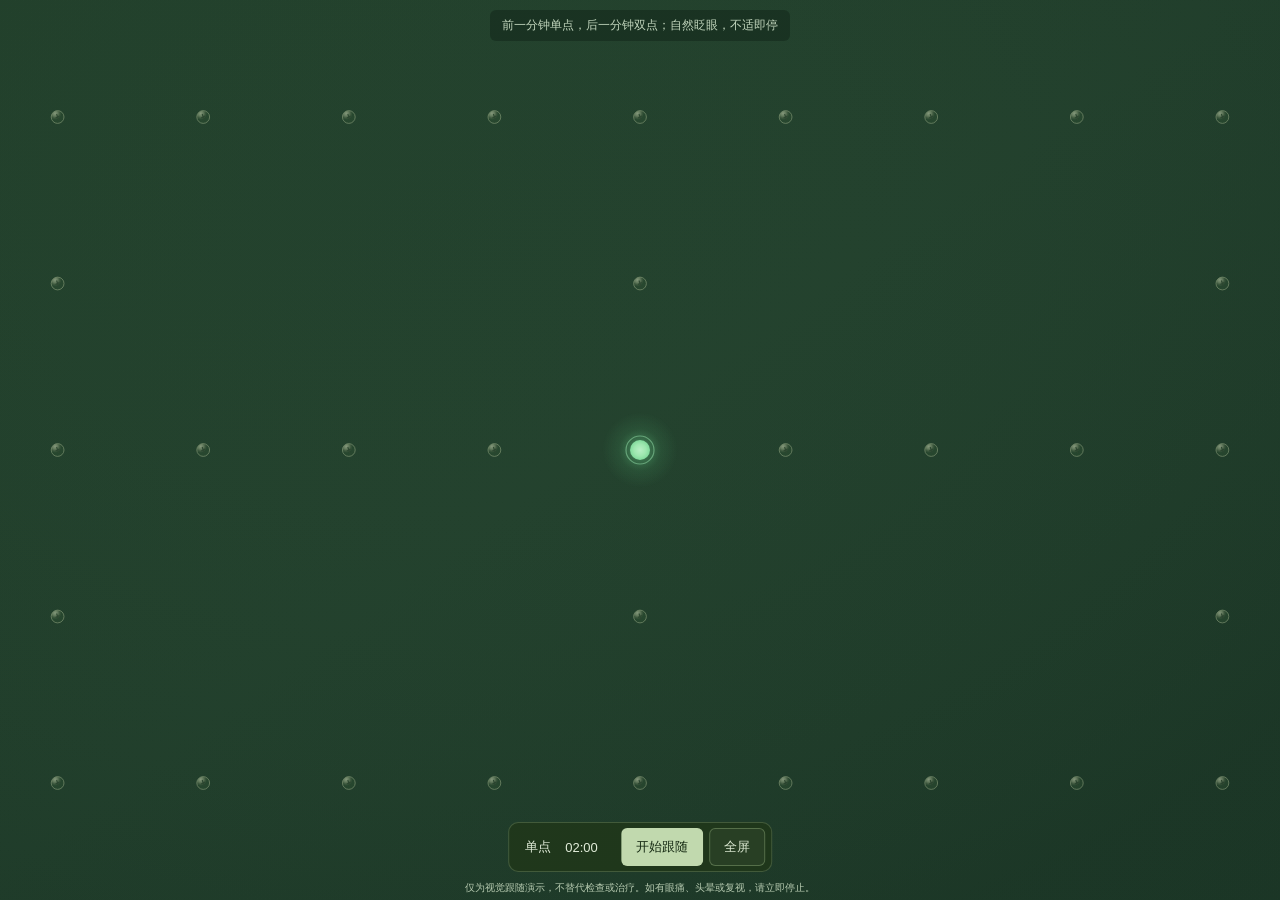
==== index.html @ 751dba4e "Build visual tracking demos and automate Pages deployment Co-authored-by: Copilot <223556219+Copilot" ====
<!doctype html>
<html lang="zh-CN">
  <head>
    <meta charset="utf-8">
    <meta name="viewport" content="width=device-width, initial-scale=1">
    <meta name="theme-color" content="#203e2a">
    <meta name="description" content="铺满屏幕的两分钟绿点跟随演示：一分钟单点、一分钟双点。纯静态网页，无需安装。">
    <title>绿点跟随 · Eye Focus</title>
    <link rel="icon" href="data:image/svg+xml,%3Csvg xmlns='http://www.w3.org/2000/svg' viewBox='0 0 32 32'%3E%3Crect width='32' height='32' rx='8' fill='%231a3020'/%3E%3Ccircle cx='16' cy='16' r='6' fill='%234bff91'/%3E%3C/svg%3E">
    <link rel="stylesheet" href="./style.css">
    <script src="./app.js" defer></script>
  </head>
  <body>
    <main class="app">
      <section class="device" aria-label="绿色光点跟随面板">
        <svg class="display" viewBox="0 0 1000 650" role="img" aria-labelledby="display-title display-description">
          <title id="display-title">绿色面板与发光目标</title>
          <desc id="display-description">金属定位点沿边缘和中央十字排列。前一分钟为单点逐格往返，后一分钟为左右双点逐格展开、合拢，两分钟后停止。这是运动演示，不是治疗设备。</desc>
          <defs>
            <linearGradient id="panel" x1="0" y1="0" x2="1" y2="1">
              <stop stop-color="#203e2a"/>
              <stop offset=".48" stop-color="#213f2c"/>
              <stop offset="1" stop-color="#1d3928"/>
            </linearGradient>
            <radialGradient id="panel-light" cx=".35" cy=".25" r=".85">
              <stop stop-color="#8ac281" stop-opacity=".025"/>
              <stop offset="1" stop-color="#07120d" stop-opacity=".08"/>
            </radialGradient>
            <radialGradient id="metal" cx=".3" cy=".22">
              <stop stop-color="#d4dfbc"/>
              <stop offset=".4" stop-color="#9cae89"/>
              <stop offset=".72" stop-color="#536c4d"/>
              <stop offset="1" stop-color="#2c4d32"/>
            </radialGradient>
            <radialGradient id="glow">
              <stop stop-color="#80e9a1" stop-opacity=".45"/>
              <stop offset=".25" stop-color="#6fdf93" stop-opacity=".3"/>
              <stop offset=".55" stop-color="#63d988" stop-opacity=".1"/>
              <stop offset="1" stop-color="#63d988" stop-opacity="0"/>
            </radialGradient>
            <radialGradient id="core">
              <stop stop-color="#b8efc5"/>
              <stop offset=".6" stop-color="#9de7af"/>
              <stop offset="1" stop-color="#80d99b"/>
            </radialGradient>
            <g id="light">
              <circle r="38" fill="url(#glow)"/>
              <circle r="14" fill="none" stroke="#99e5af" stroke-opacity=".5" stroke-width="1.2"/>
              <circle r="10" fill="url(#core)"/>
            </g>
          </defs>
          <rect width="100%" height="100%" fill="url(#panel)"/>
          <rect width="100%" height="100%" fill="url(#panel-light)"/>
          <g id="nodes" opacity=".55" aria-hidden="true"></g>
          <g id="target" aria-hidden="true"><use href="#light"/></g>
          <g id="target-secondary" visibility="hidden" aria-hidden="true"><use href="#light"/></g>
        </svg>
      </section>

      <p id="status" role="status" aria-live="polite">前一分钟单点，后一分钟双点；自然眨眼，不适即停</p>
      <footer class="toolbar">
        <span id="phase">单点</span>
        <span id="remaining" role="timer" aria-label="本轮剩余时间" aria-live="off">02:00</span>
        <div class="actions">
          <button id="toggle" type="button" aria-pressed="false">开始跟随</button>
          <button id="fullscreen" class="secondary" type="button">全屏</button>
        </div>
      </footer>
      <p class="notice">仅为视觉跟随演示，不替代检查或治疗。如有眼痛、头晕或复视，请立即停止。</p>
      <noscript><p class="script-notice">需要启用 JavaScript 才能播放绿点运动。</p></noscript>
    </main>
  </body>
</html>
---- style.css ----
:root {
  color-scheme: dark;
  font-family: -apple-system, BlinkMacSystemFont, "Segoe UI", "PingFang SC", sans-serif;
  color: #e2edda;
  background: #203e2a;
  font-synthesis: none;
}

* { box-sizing: border-box; }
body { margin: 0; }
.app { position: relative; width: 100%; height: 100dvh; min-height: 260px; }
.device { position: absolute; inset: 0; }
.display { display: block; width: 100%; height: 100%; }

#status {
  position: absolute;
  top: max(10px, env(safe-area-inset-top));
  left: 50%;
  transform: translateX(-50%);
  width: max-content;
  max-width: 90%;
  margin: 0;
  padding: 6px 12px;
  border-radius: 6px;
  color: #c1d5bc;
  background: #10241980;
  font-size: 12px;
  line-height: 1.6;
  text-align: center;
  pointer-events: none;
}

.toolbar {
  position: absolute;
  bottom: calc(28px + env(safe-area-inset-bottom));
  left: 50%;
  transform: translateX(-50%);
  display: flex;
  align-items: center;
  gap: 14px;
  width: max-content;
  max-width: calc(100% - 16px);
  padding: 5px 6px 5px 16px;
  border: 1px solid #d5efbc30;
  border-radius: 10px;
  background: #20371be8;
  font-size: 13px;
}

#phase { white-space: nowrap; }
#remaining { font-variant-numeric: tabular-nums; min-width: 3.2em; }
.actions { display: flex; gap: 6px; }

button {
  min-height: 38px;
  padding: 8px 14px;
  border: 1px solid transparent;
  border-radius: 6px;
  background: #c1d9ae;
  color: #172b14;
  font: inherit;
  white-space: nowrap;
  cursor: pointer;
  touch-action: manipulation;
}

button:hover { background: #d2e8c1; }
button:focus-visible { outline: 2px solid #edffdc; outline-offset: 2px; }
button.secondary { background: #ffffff0b; color: #dbe8d1; border-color: #b6d59a50; }
button.secondary:hover { background: #ffffff19; }

.notice {
  position: absolute;
  bottom: calc(5px + env(safe-area-inset-bottom));
  left: 0;
  width: 100%;
  margin: 0;
  padding: 0 8px;
  color: #b6cab0;
  font-size: 10px;
  line-height: 1.5;
  text-align: center;
  pointer-events: none;
}

.script-notice { position: absolute; top: 45%; width: 100%; color: #c1d5bc; text-align: center; }

@media (max-width: 480px) {
  .toolbar { gap: 9px; padding-left: 10px; font-size: 12px; bottom: calc(42px + env(safe-area-inset-bottom)); }
  button { padding: 8px 10px; }
  .notice { bottom: calc(6px + env(safe-area-inset-bottom)); font-size: 10px; }
}
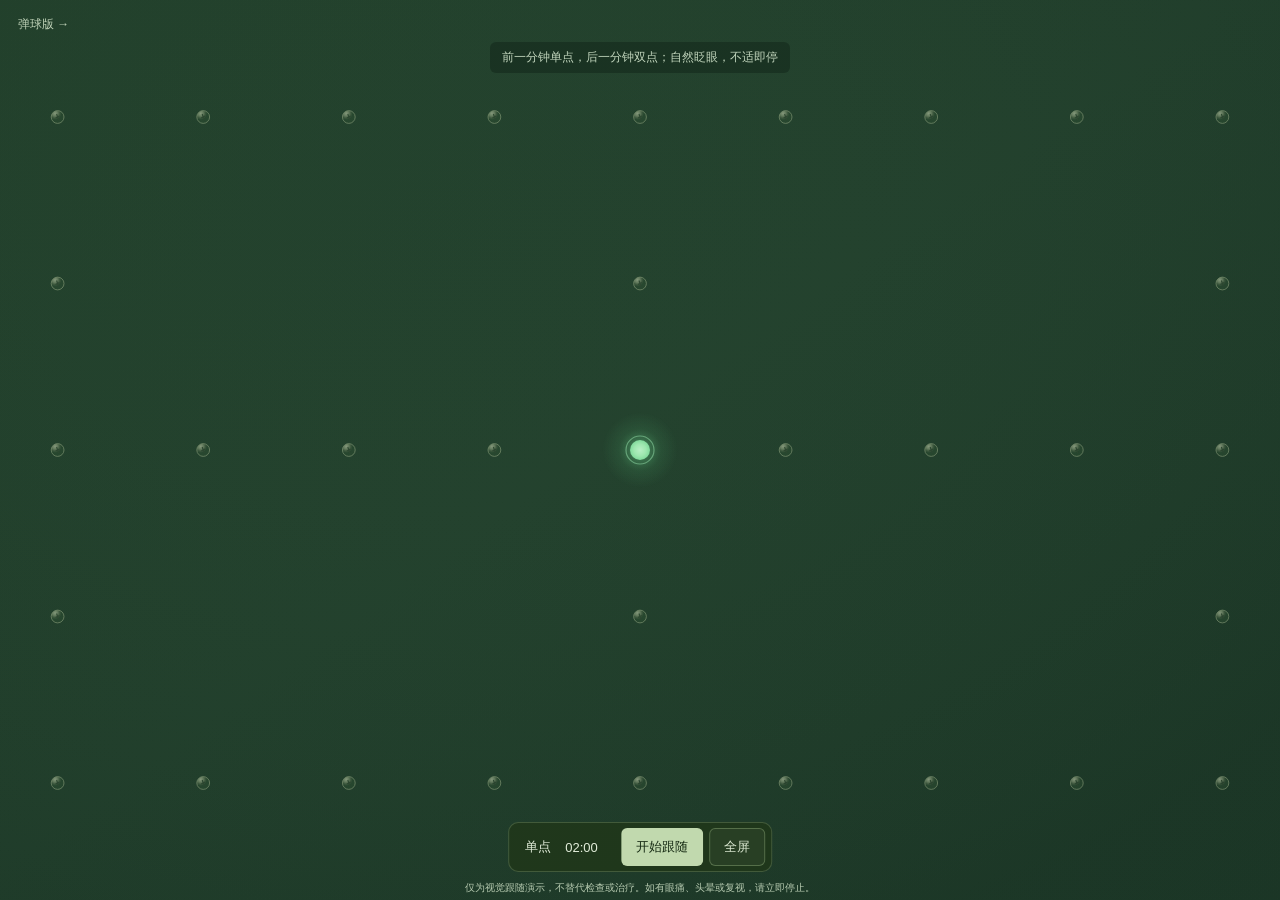
==== commit e2670f53: "Fix explicit two-way navigation between tracking pages Add the grid-to-bounce entry and preserve rel" ====
--- a/index.html
+++ b/index.html
@@ -7,8 +7,8 @@
     <meta name="description" content="铺满屏幕的两分钟绿点跟随演示：一分钟单点、一分钟双点。纯静态网页，无需安装。">
     <title>绿点跟随 · Eye Focus</title>
     <link rel="icon" href="data:image/svg+xml,%3Csvg xmlns='http://www.w3.org/2000/svg' viewBox='0 0 32 32'%3E%3Crect width='32' height='32' rx='8' fill='%231a3020'/%3E%3Ccircle cx='16' cy='16' r='6' fill='%234bff91'/%3E%3C/svg%3E">
-    <link rel="stylesheet" href="./style.css">
-    <script src="./app.js" defer></script>
+    <link rel="stylesheet" href="./style.css?v=__BUILD_VERSION__">
+    <script src="./app.js?v=__BUILD_VERSION__" defer></script>
   </head>
   <body>
     <main class="app">
@@ -57,6 +57,7 @@
         </svg>
       </section>
 
+      <a class="back" href="./bounce/index.html?v=__BUILD_VERSION__">弹球版 →</a>
       <p id="status" role="status" aria-live="polite">前一分钟单点，后一分钟双点；自然眨眼，不适即停</p>
       <footer class="toolbar">
         <span id="phase">单点</span>
--- a/style.css
+++ b/style.css
@@ -11,10 +11,13 @@
 .app { position: relative; width: 100%; height: 100dvh; min-height: 260px; }
 .device { position: absolute; inset: 0; }
 .display { display: block; width: 100%; height: 100%; }
+.back { position: absolute; left: 18px; top: 16px; color: #bfd2b8; font-size: 12px; text-decoration: none; }
+.back:hover { text-decoration: underline; }
+.back:focus-visible { outline: 2px solid #edffdc; outline-offset: 3px; }
 
 #status {
   position: absolute;
-  top: max(10px, env(safe-area-inset-top));
+  top: max(42px, env(safe-area-inset-top));
   left: 50%;
   transform: translateX(-50%);
   width: max-content;
